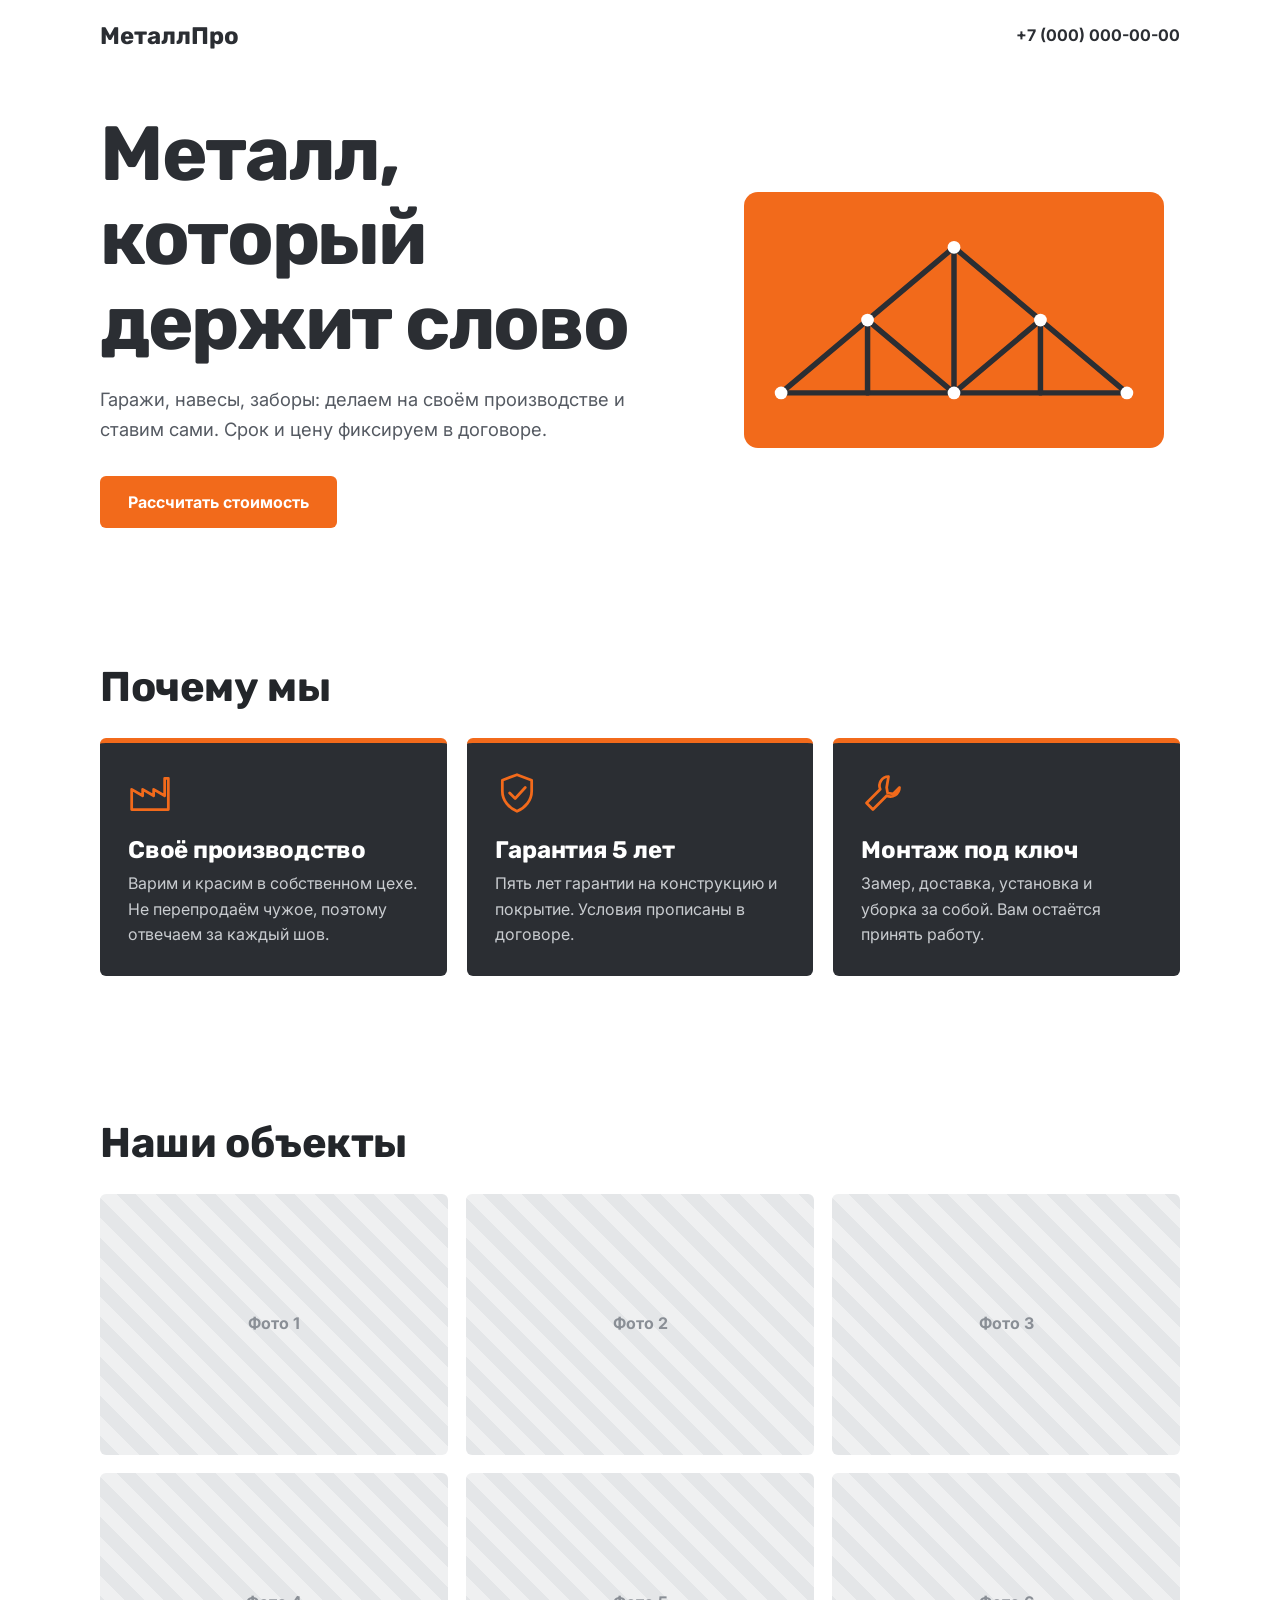
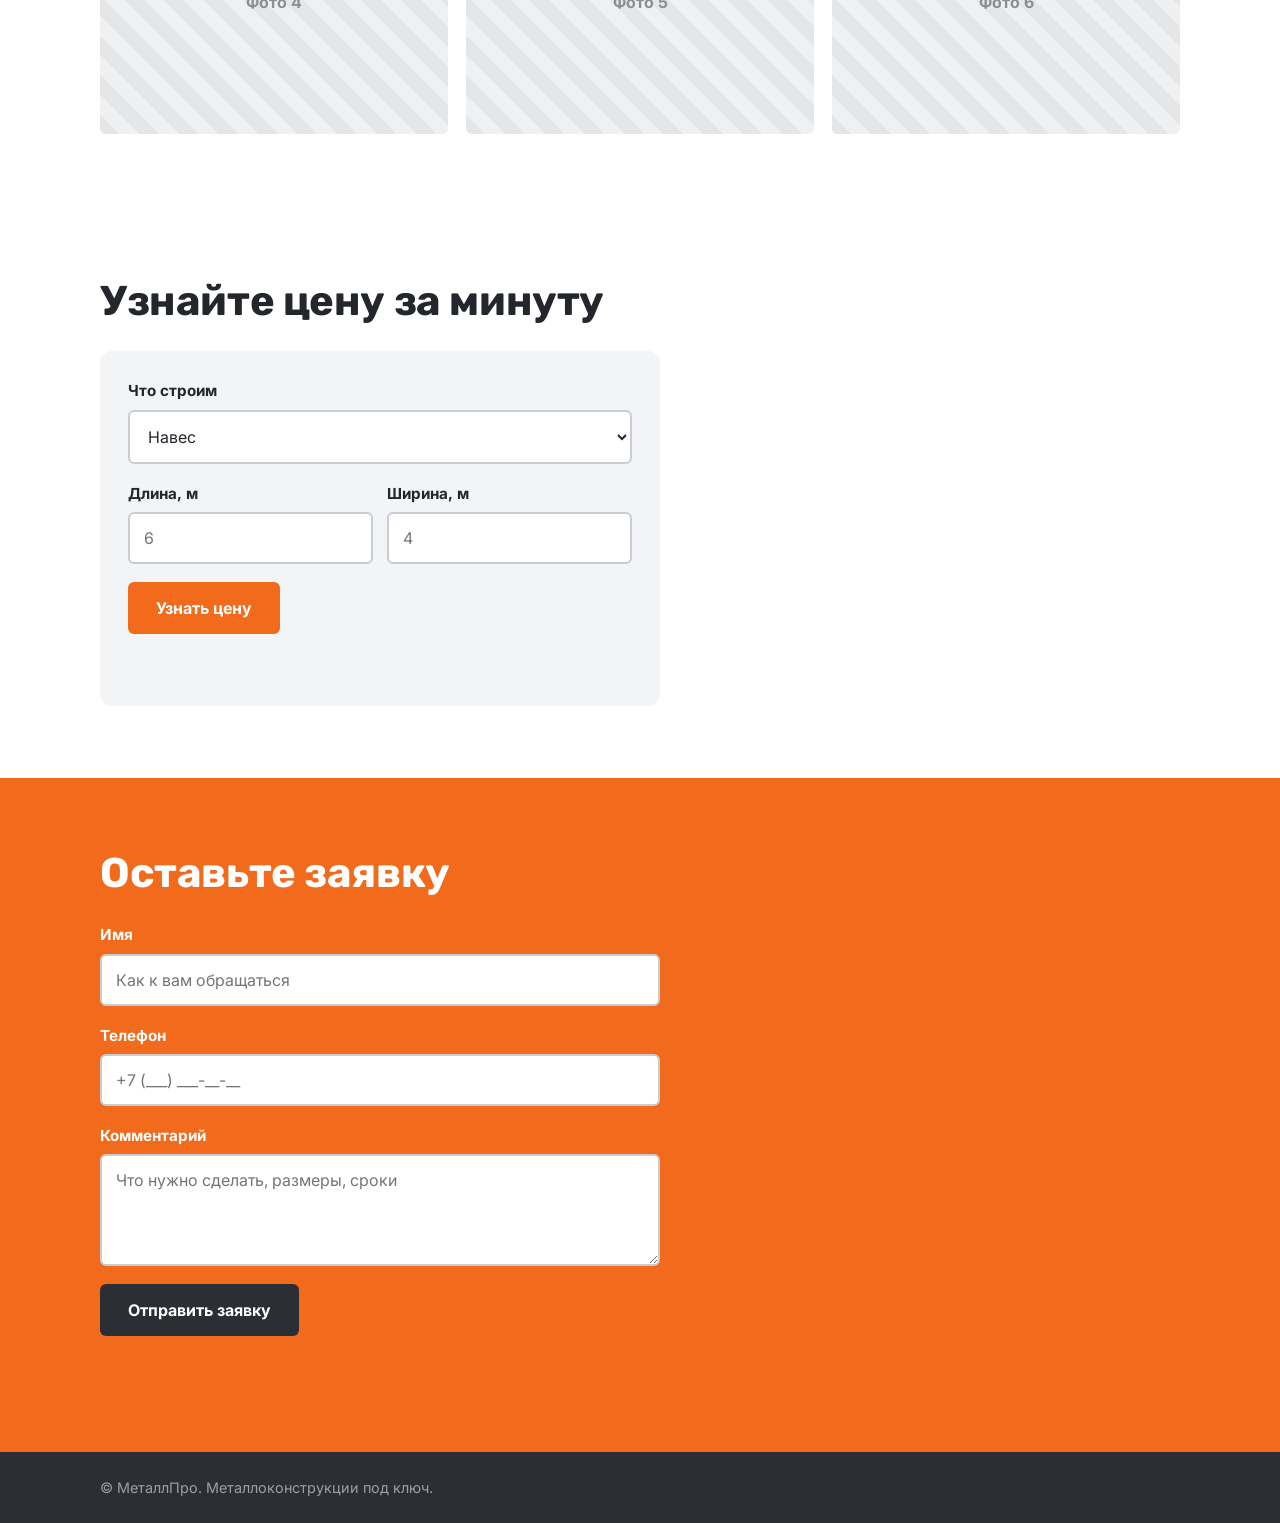
==== index-b.html @ d48cef5d "Add files via upload" ====
<!DOCTYPE html>
<html lang="ru">
<head>
  <meta charset="UTF-8">
  <meta name="viewport" content="width=device-width, initial-scale=1">
  <title>Металл, который держит слово — металлоконструкции под ключ</title>
  <link rel="preconnect" href="https://fonts.googleapis.com">
  <link rel="preconnect" href="https://fonts.gstatic.com" crossorigin>
  <link href="https://fonts.googleapis.com/css2?family=Rubik:wght@500;700&family=Inter:wght@400;500;700&display=swap&subset=cyrillic" rel="stylesheet">
  <link rel="stylesheet" href="style-b.css">
</head>
<body>

  <!-- 1. HERO -->
  <header class="hero">
    <nav class="nav container">
      <span class="logo">МеталлПро</span>
      <a class="nav-phone" href="tel:+70000000000">+7 (000) 000-00-00</a>
    </nav>

    <div class="hero-inner container">
      <div class="hero-text">
        <h1>Металл, который держит слово</h1>
        <p>Гаражи, навесы, заборы: делаем на своём производстве и ставим сами. Срок и цену фиксируем в договоре.</p>
        <a href="#calc" class="btn">Рассчитать стоимость</a>
      </div>

      <!-- Декор: ферма (стальная конструкция) -->
      <svg class="truss" viewBox="0 0 400 220" aria-hidden="true">
        <g fill="none" stroke="currentColor" stroke-width="6" stroke-linejoin="round" stroke-linecap="round">
          <path d="M10 190 L390 190"/>
          <path d="M10 190 L200 30 L390 190"/>
          <path d="M105 110 L105 190 M200 30 L200 190 M295 110 L295 190"/>
          <path d="M105 110 L200 190 L295 110"/>
        </g>
        <g fill="#fff">
          <circle cx="10" cy="190" r="7"/><circle cx="390" cy="190" r="7"/>
          <circle cx="200" cy="30" r="7"/><circle cx="105" cy="110" r="7"/>
          <circle cx="295" cy="110" r="7"/><circle cx="200" cy="190" r="7"/>
        </g>
      </svg>
    </div>
  </header>

  <main>
    <!-- 2. ПОЧЕМУ МЫ -->
    <section class="section container" id="why">
      <h2>Почему мы</h2>
      <div class="cards">
        <article class="card">
          <svg viewBox="0 0 48 48" aria-hidden="true"><path d="M4 42V20l12 7V20l12 7V20l12 7V8h4v34z" fill="none" stroke="currentColor" stroke-width="3" stroke-linejoin="round"/></svg>
          <h3>Своё производство</h3>
          <p>Варим и красим в собственном цехе. Не перепродаём чужое, поэтому отвечаем за каждый шов.</p>
        </article>
        <article class="card">
          <svg viewBox="0 0 48 48" aria-hidden="true"><path d="M24 4l16 6v12c0 10-7 18-16 22C15 40 8 32 8 22V10z" fill="none" stroke="currentColor" stroke-width="3" stroke-linejoin="round"/><path d="M16 24l6 6 11-12" fill="none" stroke="currentColor" stroke-width="3" stroke-linecap="round" stroke-linejoin="round"/></svg>
          <h3>Гарантия 5 лет</h3>
          <p>Пять лет гарантии на конструкцию и покрытие. Условия прописаны в договоре.</p>
        </article>
        <article class="card">
          <svg viewBox="0 0 48 48" aria-hidden="true"><path d="M30 6a10 10 0 0 0-9 14L6 35l7 7 15-15a10 10 0 0 0 14-9l-7 7-6-1-1-6z" fill="none" stroke="currentColor" stroke-width="3" stroke-linejoin="round"/></svg>
          <h3>Монтаж под ключ</h3>
          <p>Замер, доставка, установка и уборка за собой. Вам остаётся принять работу.</p>
        </article>
      </div>
    </section>

    <!-- 3. ГАЛЕРЕЯ -->
    <section class="section gallery-section" id="gallery">
      <div class="container">
        <h2>Наши объекты</h2>
        <div class="gallery">
          <!-- Чтобы вставить фото, замените <div class="ph"> на:
               <img src="images/foto-1.jpg" alt="Навес для авто"> -->
          <figure><div class="ph">Фото 1</div></figure>
          <figure><div class="ph">Фото 2</div></figure>
          <figure><div class="ph">Фото 3</div></figure>
          <figure><div class="ph">Фото 4</div></figure>
          <figure><div class="ph">Фото 5</div></figure>
          <figure><div class="ph">Фото 6</div></figure>
        </div>
      </div>
    </section>

    <!-- 4. КАЛЬКУЛЯТОР -->
    <section class="section container" id="calc">
      <h2>Узнайте цену за минуту</h2>
      <form class="panel" id="calc-form" novalidate>
        <label>Что строим
          <select id="calc-type">
            <option>Навес</option>
            <option>Гараж</option>
            <option>Забор</option>
          </select>
        </label>
        <div class="row">
          <label>Длина, м
            <input type="number" id="calc-length" min="1" step="0.1" inputmode="decimal" placeholder="6">
          </label>
          <label>Ширина, м
            <input type="number" id="calc-width" min="1" step="0.1" inputmode="decimal" placeholder="4">
          </label>
        </div>
        <button type="submit" class="btn">Узнать цену</button>
        <p class="result" id="calc-result" role="status"></p>
      </form>
    </section>

    <!-- 5. ЗАЯВКА -->
    <section class="section order" id="order">
      <div class="container">
        <h2>Оставьте заявку</h2>
        <form class="panel" id="order-form">
          <label>Имя
            <input type="text" name="name" required autocomplete="name" placeholder="Как к вам обращаться">
          </label>
          <label>Телефон
            <input type="tel" name="phone" required autocomplete="tel" placeholder="+7 (___) ___-__-__">
          </label>
          <label>Комментарий
            <textarea name="comment" rows="4" placeholder="Что нужно сделать, размеры, сроки"></textarea>
          </label>
          <button type="submit" class="btn">Отправить заявку</button>
          <p class="result" id="order-result" role="status"></p>
        </form>
      </div>
    </section>
  </main>

  <footer class="footer">
    <div class="container">© МеталлПро. Металлоконструкции под ключ.</div>
  </footer>

  <script src="script.js"></script>
</body>
</html>
---- style-b.css ----
/* ===== Переменные: меняйте цвета здесь ===== */
:root {
  --graphite: #2b2e33;
  --graphite-soft: #3a3e45;
  --orange: #f26a1b;
  --orange-dark: #d95a10;
  --white: #ffffff;
  --paper: #f3f4f5;
  --ink: #23262a;
  --radius: 6px;
  --font-head: "Oswald", "Arial Narrow", sans-serif;
  --font-body: "Manrope", system-ui, sans-serif;
}

* { box-sizing: border-box; margin: 0; }
html { scroll-behavior: smooth; }
body { font-family: var(--font-body); color: var(--ink); background: var(--white); line-height: 1.6; }
.container { width: min(1080px, 100% - 40px); margin-inline: auto; }

h1, h2, h3 { font-family: var(--font-head); line-height: 1.1; letter-spacing: .01em; }
h2 { font-size: clamp(1.8rem, 5vw, 2.6rem); margin-bottom: 28px; }
.section { padding: 72px 0; }

:focus-visible { outline: 3px solid var(--orange); outline-offset: 3px; }

/* ===== Кнопка ===== */
.btn {
  display: inline-block; border: 0; cursor: pointer;
  background: var(--orange); color: var(--white);
  font: 700 1rem var(--font-body); text-decoration: none;
  padding: 16px 28px; border-radius: var(--radius);
  transition: background .2s;
}
.btn:hover { background: var(--orange-dark); }

/* ===== Hero ===== */
.hero { background: var(--graphite); color: var(--white); padding-bottom: 72px; }
.nav { display: flex; justify-content: space-between; align-items: center; padding: 22px 0; }
.logo { font: 700 1.5rem var(--font-head); }
.nav-phone { color: var(--white); text-decoration: none; font-weight: 700; }
.hero-inner { display: grid; gap: 40px; align-items: center; padding-top: 40px; }
.hero h1 { font-size: clamp(2.6rem, 9vw, 4.8rem); font-weight: 700; margin-bottom: 20px; }
.hero p { font-size: 1.15rem; color: #d5d8dc; max-width: 34em; margin-bottom: 32px; }
.truss { width: 100%; max-width: 420px; color: var(--orange); justify-self: center; }

/* ===== Карточки ===== */
.cards { display: grid; gap: 20px; }
.card { background: var(--paper); border-left: 5px solid var(--orange); border-radius: var(--radius); padding: 28px; }
.card svg { width: 44px; height: 44px; color: var(--orange); margin-bottom: 14px; }
.card h3 { font-size: 1.5rem; margin-bottom: 8px; }
.card p { color: #4a4f55; }

/* ===== Галерея ===== */
.gallery-section { background: var(--paper); }
.gallery { display: grid; grid-template-columns: repeat(2, 1fr); gap: 12px; }
.gallery .ph, .gallery img {
  width: 100%; aspect-ratio: 4 / 3; object-fit: cover; border-radius: var(--radius);
}
.ph {
  display: grid; place-items: center; color: #aeb3b9; font-weight: 700;
  background: repeating-linear-gradient(45deg, var(--graphite) 0 14px, var(--graphite-soft) 14px 28px);
}

/* ===== Формы ===== */
.panel { display: grid; gap: 18px; max-width: 560px; }
.panel .row { display: grid; grid-template-columns: 1fr 1fr; gap: 14px; }
label { display: grid; gap: 6px; font-weight: 700; font-size: .95rem; }
input, select, textarea {
  font: 400 1rem var(--font-body); color: var(--ink);
  padding: 14px; border: 2px solid #c9ccd0; border-radius: var(--radius); background: var(--white);
  width: 100%;
}
input:focus, select:focus, textarea:focus { border-color: var(--orange); outline: none; }
.panel .btn { justify-self: start; }
.result { font-weight: 700; color: var(--orange-dark); min-height: 1.6em; }

.order { background: var(--graphite); color: var(--white); }
.order label { color: var(--white); }
.order .result { color: var(--orange); }

.footer { background: #202226; color: #9aa0a6; padding: 24px 0; font-size: .9rem; }

/* ===== Планшет и ПК ===== */
@media (min-width: 760px) {
  .hero-inner { grid-template-columns: 1.3fr 1fr; }
  .cards { grid-template-columns: repeat(3, 1fr); }
  .gallery { grid-template-columns: repeat(3, 1fr); gap: 18px; }
}

@media (prefers-reduced-motion: reduce) {
  html { scroll-behavior: auto; }
  .btn { transition: none; }
}

/* ===== ВАРИАНТ B: светлый, белый фон, тёмные карточки ===== */
:root { --font-head: "Rubik", Arial, sans-serif; --font-body: "Inter", system-ui, sans-serif; }
h1, h2, h3 { letter-spacing: -.01em; }
.hero { background: var(--white); color: var(--graphite); padding-bottom: 64px; }
.hero h1 { font-weight: 700; letter-spacing: -.03em; }
.hero p { color: #555a62; }
.nav-phone { color: var(--graphite); }
.truss { background: var(--orange); color: var(--graphite); padding: 28px; border-radius: 14px; }
.card { background: var(--graphite); color: var(--white); border-left: 0; border-top: 5px solid var(--orange); }
.card p { color: #c9ccd0; }
.gallery-section { background: var(--white); }
.ph { color: #8a8f96; background: repeating-linear-gradient(45deg, #e4e6e8 0 14px, #eff0f1 14px 28px); }
#calc .panel { background: var(--paper); padding: 28px; border-radius: 12px; }
.order { background: var(--orange); }
.order .result { color: var(--graphite); }
.order .btn { background: var(--graphite); }
.order .btn:hover { background: #1a1c1f; }
.order input:focus, .order textarea:focus { border-color: var(--graphite); }
.order :focus-visible { outline-color: var(--graphite); }
.footer { background: var(--graphite); }
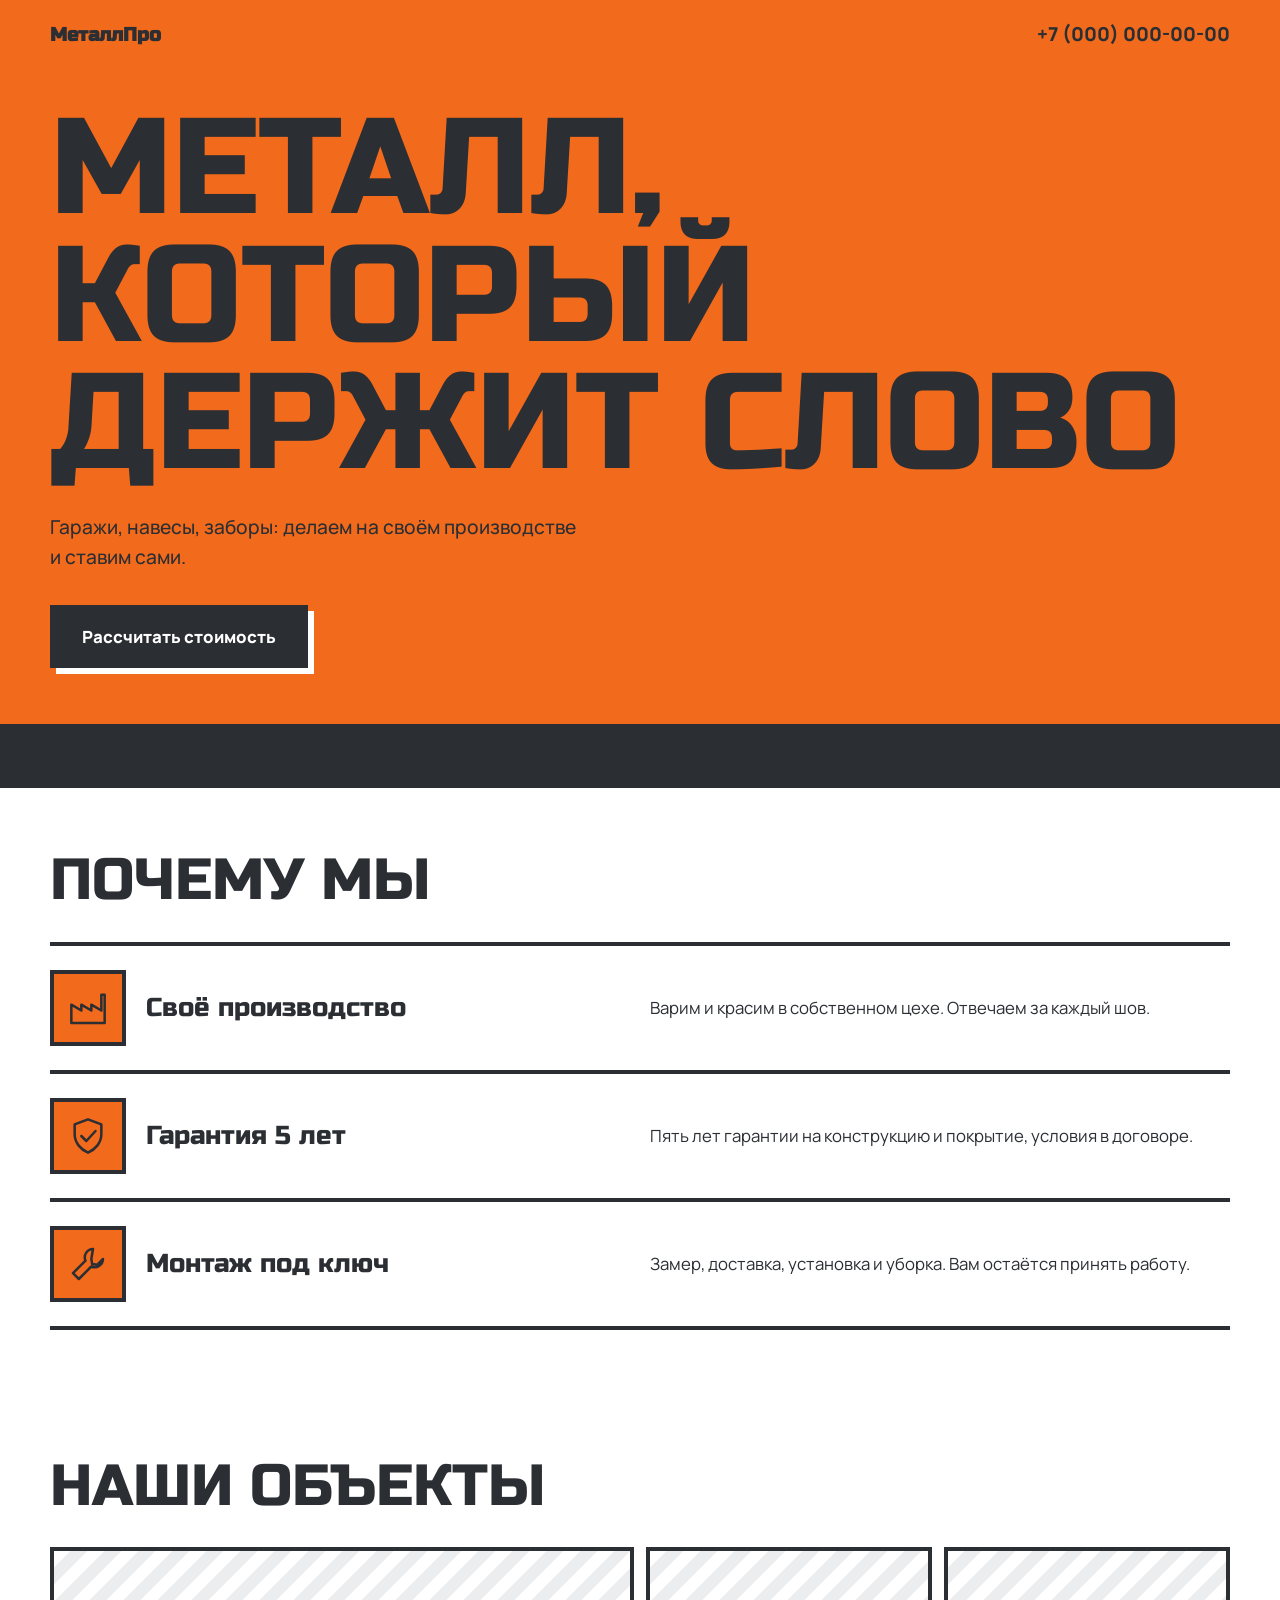
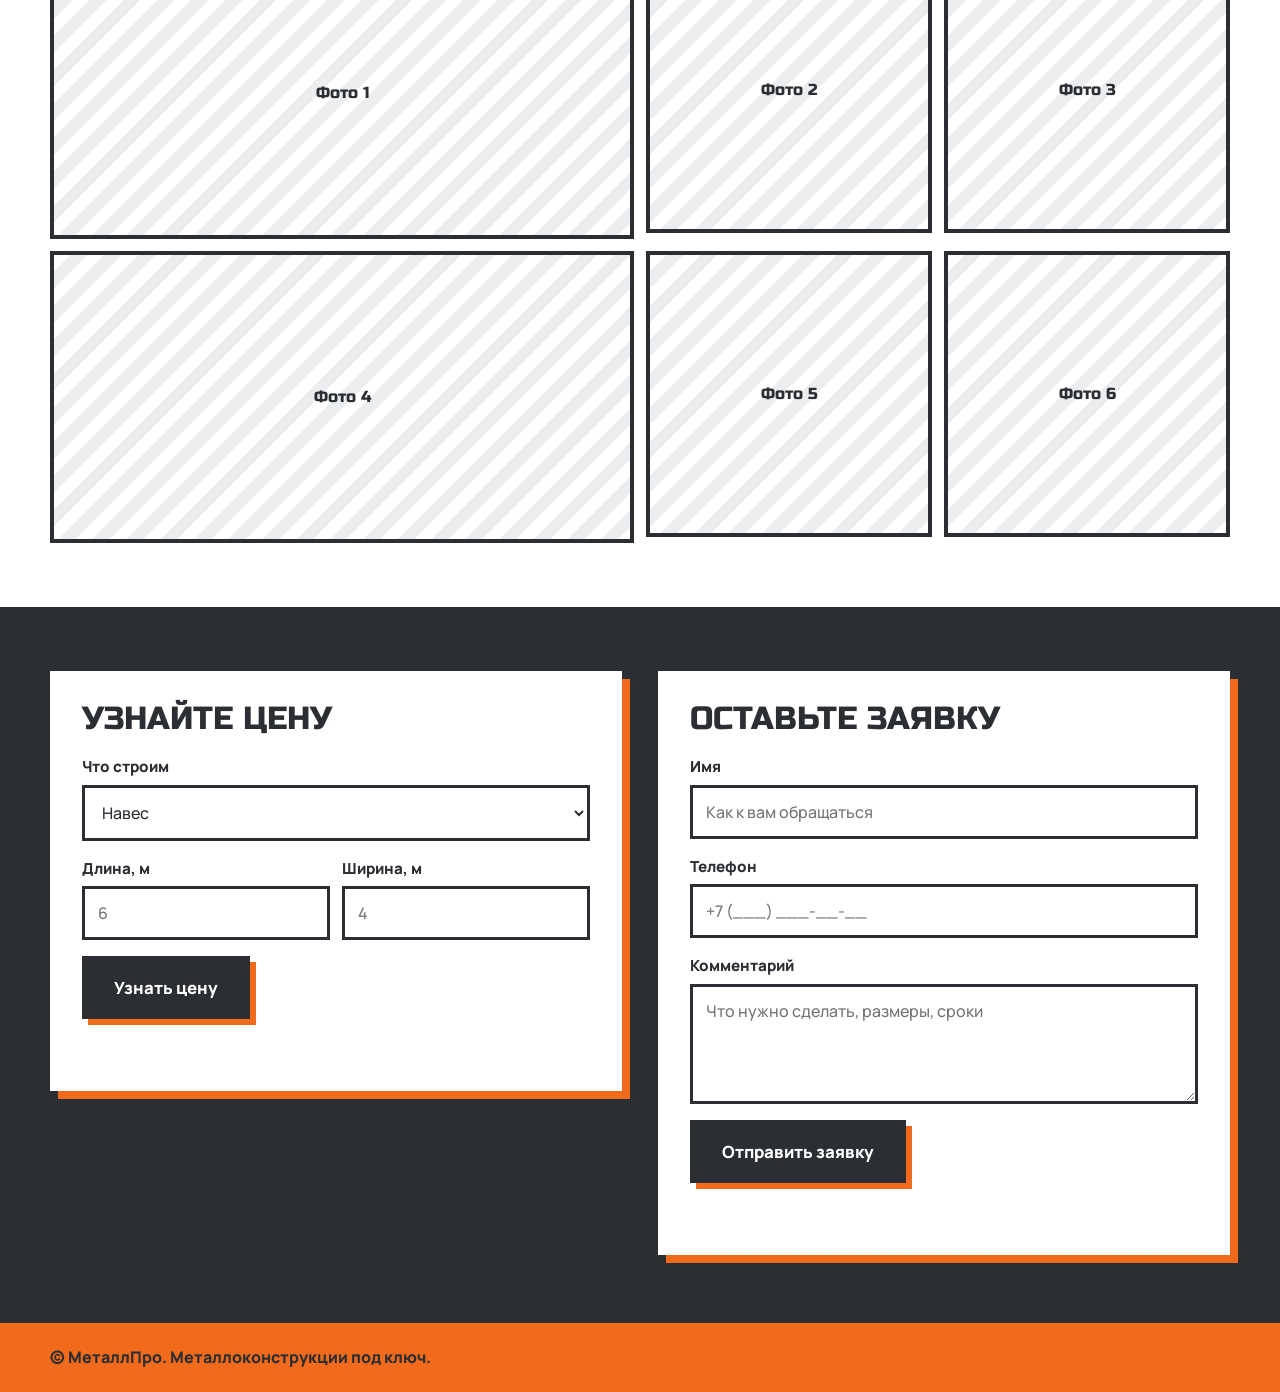
==== commit 37341e46: "Add files via upload" ====
--- a/index-b.html
+++ b/index-b.html
@@ -1,136 +1,64 @@
 <!DOCTYPE html>
 <html lang="ru">
 <head>
-  <meta charset="UTF-8">
-  <meta name="viewport" content="width=device-width, initial-scale=1">
-  <title>Металл, который держит слово — металлоконструкции под ключ</title>
-  <link rel="preconnect" href="https://fonts.googleapis.com">
-  <link rel="preconnect" href="https://fonts.gstatic.com" crossorigin>
-  <link href="https://fonts.googleapis.com/css2?family=Rubik:wght@500;700&family=Inter:wght@400;500;700&display=swap&subset=cyrillic" rel="stylesheet">
-  <link rel="stylesheet" href="style-b.css">
+<meta charset="UTF-8">
+<meta name="viewport" content="width=device-width, initial-scale=1">
+<title>Металл, который держит слово</title>
+<link rel="preconnect" href="https://fonts.googleapis.com">
+<link rel="preconnect" href="https://fonts.gstatic.com" crossorigin>
+<link href="https://fonts.googleapis.com/css2?family=Russo+One&family=Manrope:wght@500;800&display=swap" rel="stylesheet">
+<link rel="stylesheet" href="style-b.css">
 </head>
 <body>
-
-  <!-- 1. HERO -->
-  <header class="hero">
-    <nav class="nav container">
-      <span class="logo">МеталлПро</span>
-      <a class="nav-phone" href="tel:+70000000000">+7 (000) 000-00-00</a>
-    </nav>
-
-    <div class="hero-inner container">
-      <div class="hero-text">
-        <h1>Металл, который держит слово</h1>
-        <p>Гаражи, навесы, заборы: делаем на своём производстве и ставим сами. Срок и цену фиксируем в договоре.</p>
-        <a href="#calc" class="btn">Рассчитать стоимость</a>
-      </div>
-
-      <!-- Декор: ферма (стальная конструкция) -->
-      <svg class="truss" viewBox="0 0 400 220" aria-hidden="true">
-        <g fill="none" stroke="currentColor" stroke-width="6" stroke-linejoin="round" stroke-linecap="round">
-          <path d="M10 190 L390 190"/>
-          <path d="M10 190 L200 30 L390 190"/>
-          <path d="M105 110 L105 190 M200 30 L200 190 M295 110 L295 190"/>
-          <path d="M105 110 L200 190 L295 110"/>
-        </g>
-        <g fill="#fff">
-          <circle cx="10" cy="190" r="7"/><circle cx="390" cy="190" r="7"/>
-          <circle cx="200" cy="30" r="7"/><circle cx="105" cy="110" r="7"/>
-          <circle cx="295" cy="110" r="7"/><circle cx="200" cy="190" r="7"/>
-        </g>
-      </svg>
-    </div>
-  </header>
-
-  <main>
-    <!-- 2. ПОЧЕМУ МЫ -->
-    <section class="section container" id="why">
-      <h2>Почему мы</h2>
-      <div class="cards">
-        <article class="card">
-          <svg viewBox="0 0 48 48" aria-hidden="true"><path d="M4 42V20l12 7V20l12 7V20l12 7V8h4v34z" fill="none" stroke="currentColor" stroke-width="3" stroke-linejoin="round"/></svg>
-          <h3>Своё производство</h3>
-          <p>Варим и красим в собственном цехе. Не перепродаём чужое, поэтому отвечаем за каждый шов.</p>
-        </article>
-        <article class="card">
-          <svg viewBox="0 0 48 48" aria-hidden="true"><path d="M24 4l16 6v12c0 10-7 18-16 22C15 40 8 32 8 22V10z" fill="none" stroke="currentColor" stroke-width="3" stroke-linejoin="round"/><path d="M16 24l6 6 11-12" fill="none" stroke="currentColor" stroke-width="3" stroke-linecap="round" stroke-linejoin="round"/></svg>
-          <h3>Гарантия 5 лет</h3>
-          <p>Пять лет гарантии на конструкцию и покрытие. Условия прописаны в договоре.</p>
-        </article>
-        <article class="card">
-          <svg viewBox="0 0 48 48" aria-hidden="true"><path d="M30 6a10 10 0 0 0-9 14L6 35l7 7 15-15a10 10 0 0 0 14-9l-7 7-6-1-1-6z" fill="none" stroke="currentColor" stroke-width="3" stroke-linejoin="round"/></svg>
-          <h3>Монтаж под ключ</h3>
-          <p>Замер, доставка, установка и уборка за собой. Вам остаётся принять работу.</p>
-        </article>
-      </div>
-    </section>
-
-    <!-- 3. ГАЛЕРЕЯ -->
-    <section class="section gallery-section" id="gallery">
-      <div class="container">
-        <h2>Наши объекты</h2>
-        <div class="gallery">
-          <!-- Чтобы вставить фото, замените <div class="ph"> на:
-               <img src="images/foto-1.jpg" alt="Навес для авто"> -->
-          <figure><div class="ph">Фото 1</div></figure>
-          <figure><div class="ph">Фото 2</div></figure>
-          <figure><div class="ph">Фото 3</div></figure>
-          <figure><div class="ph">Фото 4</div></figure>
-          <figure><div class="ph">Фото 5</div></figure>
-          <figure><div class="ph">Фото 6</div></figure>
-        </div>
-      </div>
-    </section>
-
-    <!-- 4. КАЛЬКУЛЯТОР -->
-    <section class="section container" id="calc">
-      <h2>Узнайте цену за минуту</h2>
-      <form class="panel" id="calc-form" novalidate>
-        <label>Что строим
-          <select id="calc-type">
-            <option>Навес</option>
-            <option>Гараж</option>
-            <option>Забор</option>
-          </select>
-        </label>
-        <div class="row">
-          <label>Длина, м
-            <input type="number" id="calc-length" min="1" step="0.1" inputmode="decimal" placeholder="6">
-          </label>
-          <label>Ширина, м
-            <input type="number" id="calc-width" min="1" step="0.1" inputmode="decimal" placeholder="4">
-          </label>
-        </div>
-        <button type="submit" class="btn">Узнать цену</button>
-        <p class="result" id="calc-result" role="status"></p>
-      </form>
-    </section>
-
-    <!-- 5. ЗАЯВКА -->
-    <section class="section order" id="order">
-      <div class="container">
-        <h2>Оставьте заявку</h2>
-        <form class="panel" id="order-form">
-          <label>Имя
-            <input type="text" name="name" required autocomplete="name" placeholder="Как к вам обращаться">
-          </label>
-          <label>Телефон
-            <input type="tel" name="phone" required autocomplete="tel" placeholder="+7 (___) ___-__-__">
-          </label>
-          <label>Комментарий
-            <textarea name="comment" rows="4" placeholder="Что нужно сделать, размеры, сроки"></textarea>
-          </label>
-          <button type="submit" class="btn">Отправить заявку</button>
-          <p class="result" id="order-result" role="status"></p>
-        </form>
-      </div>
-    </section>
-  </main>
-
-  <footer class="footer">
-    <div class="container">© МеталлПро. Металлоконструкции под ключ.</div>
-  </footer>
-
-  <script src="script.js"></script>
-</body>
-</html>
+<header class="hero"><div class="wrap">
+  <nav class="nav"><b>МеталлПро</b><a href="tel:+70000000000">+7 (000) 000-00-00</a></nav>
+  <h1>Металл, который держит слово</h1>
+  <p>Гаражи, навесы, заборы: делаем на своём производстве и ставим сами.</p>
+  <a href="#calc" class="btn">Рассчитать стоимость</a>
+</div></header>
+<div class="strip" aria-hidden="true"><span>Гаражи ■ Навесы ■ Заборы ■ Ангары ■ Ворота ■ Монтаж ■ Сварка ■ Покраска ■</span></div>
+<main>
+<section class="wrap"><h2>Почему мы</h2>
+ <div class="rows">
+  <div class="row"><svg viewBox="0 0 48 48" aria-hidden="true"><path d="M4 42V20l12 7V20l12 7V20l12 7V8h4v34z" fill="none" stroke="currentColor" stroke-width="3" stroke-linejoin="round"/></svg><h3>Своё производство</h3><p>Варим и красим в собственном цехе. Отвечаем за каждый шов.</p></div>
+  <div class="row"><svg viewBox="0 0 48 48" aria-hidden="true"><path d="M24 4l16 6v12c0 10-7 18-16 22C15 40 8 32 8 22V10z" fill="none" stroke="currentColor" stroke-width="3" stroke-linejoin="round"/><path d="M16 24l6 6 11-12" fill="none" stroke="currentColor" stroke-width="3" stroke-linecap="round" stroke-linejoin="round"/></svg><h3>Гарантия 5 лет</h3><p>Пять лет гарантии на конструкцию и покрытие, условия в договоре.</p></div>
+  <div class="row"><svg viewBox="0 0 48 48" aria-hidden="true"><path d="M30 6a10 10 0 0 0-9 14L6 35l7 7 15-15a10 10 0 0 0 14-9l-7 7-6-1-1-6z" fill="none" stroke="currentColor" stroke-width="3" stroke-linejoin="round"/></svg><h3>Монтаж под ключ</h3><p>Замер, доставка, установка и уборка. Вам остаётся принять работу.</p></div>
+ </div>
+</section>
+<section class="wrap"><h2>Наши объекты</h2>
+ <div class="mosaic">
+  <!-- Фото: замените <div class="ph">..</div> на <img src="images/foto-1.jpg" alt="Навес"> -->
+<figure><div class="ph">Фото 1</div></figure>
+<figure><div class="ph">Фото 2</div></figure>
+<figure><div class="ph">Фото 3</div></figure>
+<figure><div class="ph">Фото 4</div></figure>
+<figure><div class="ph">Фото 5</div></figure>
+<figure><div class="ph">Фото 6</div></figure>
+ </div>
+</section>
+<section class="duo"><div class="wrap">
+ <div id="calc"><form class="panel" id="calc-form" novalidate>
+  <h2>Узнайте цену</h2>
+  <label>Что строим
+    <select id="calc-type"><option>Навес</option><option>Гараж</option><option>Забор</option></select>
+  </label>
+  <div class="row2">
+    <label>Длина, м <input type="number" id="calc-length" min="1" step="0.1" inputmode="decimal" placeholder="6"></label>
+    <label>Ширина, м <input type="number" id="calc-width" min="1" step="0.1" inputmode="decimal" placeholder="4"></label>
+  </div>
+  <button type="submit" class="btn">Узнать цену</button>
+  <p class="result" id="calc-result" role="status"></p>
+</form></div>
+ <div id="order"><form class="panel" id="order-form">
+  <h2>Оставьте заявку</h2>
+  <label>Имя <input type="text" name="name" required autocomplete="name" placeholder="Как к вам обращаться"></label>
+  <label>Телефон <input type="tel" name="phone" required autocomplete="tel" placeholder="+7 (___) ___-__-__"></label>
+  <label>Комментарий <textarea name="comment" rows="4" placeholder="Что нужно сделать, размеры, сроки"></textarea></label>
+  <button type="submit" class="btn">Отправить заявку</button>
+  <p class="result" id="order-result" role="status"></p>
+</form></div>
+</div></section>
+</main>
+<footer class="footer"><div class="wrap">© МеталлПро. Металлоконструкции под ключ.</div></footer>
+<script src="script.js"></script>
+</body></html>
--- a/style-b.css
+++ b/style-b.css
@@ -1,114 +1,55 @@
-/* ===== Переменные: меняйте цвета здесь ===== */
-:root {
-  --graphite: #2b2e33;
-  --graphite-soft: #3a3e45;
-  --orange: #f26a1b;
-  --orange-dark: #d95a10;
-  --white: #ffffff;
-  --paper: #f3f4f5;
-  --ink: #23262a;
-  --radius: 6px;
-  --font-head: "Oswald", "Arial Narrow", sans-serif;
-  --font-body: "Manrope", system-ui, sans-serif;
-}
-
+/* ВАРИАНТ B: «Плакат». Крупный шрифт, жирные рамки, жёсткие тени */
+:root { --g:#2b2e33; --o:#f26a1b; --w:#fff; --fh:"Russo One", Impact, sans-serif; --fb:"Manrope", system-ui, sans-serif; }
 * { box-sizing: border-box; margin: 0; }
 html { scroll-behavior: smooth; }
-body { font-family: var(--font-body); color: var(--ink); background: var(--white); line-height: 1.6; }
-.container { width: min(1080px, 100% - 40px); margin-inline: auto; }
+body { font-family: var(--fb); color: var(--g); background: var(--w); line-height: 1.55; }
+.wrap { width: min(1180px, 100% - 32px); margin-inline: auto; }
+:focus-visible { outline: 4px solid var(--g); outline-offset: 3px; }
+main > section { padding: 64px 0; }
 
-h1, h2, h3 { font-family: var(--font-head); line-height: 1.1; letter-spacing: .01em; }
-h2 { font-size: clamp(1.8rem, 5vw, 2.6rem); margin-bottom: 28px; }
-.section { padding: 72px 0; }
+.hero { background: var(--o); border-bottom: 4px solid var(--g); padding-bottom: 56px; }
+.nav { display: flex; justify-content: space-between; align-items: center; padding: 20px 0; font-family: var(--fh); font-size: 1.2rem; }
+.nav a { color: var(--g); text-decoration: none; font-family: var(--fb); font-weight: 800; }
+h1 { font-family: var(--fh); font-weight: 400; font-size: clamp(2.7rem, 13vw, 8.5rem); line-height: .94; text-transform: uppercase; margin: 36px 0 24px; }
+.hero p { font-size: 1.2rem; font-weight: 500; max-width: 28em; margin-bottom: 32px; }
 
-:focus-visible { outline: 3px solid var(--orange); outline-offset: 3px; }
+.btn { display: inline-block; background: var(--g); color: var(--w); border: 4px solid var(--g); font: 800 1.05rem var(--fb); padding: 16px 28px; text-decoration: none; cursor: pointer; box-shadow: 6px 6px 0 var(--w); transition: transform .1s, box-shadow .1s; }
+.btn:active { transform: translate(4px, 4px); box-shadow: 2px 2px 0 var(--w); }
 
-/* ===== Кнопка ===== */
-.btn {
-  display: inline-block; border: 0; cursor: pointer;
-  background: var(--orange); color: var(--white);
-  font: 700 1rem var(--font-body); text-decoration: none;
-  padding: 16px 28px; border-radius: var(--radius);
-  transition: background .2s;
+.strip { background: var(--g); color: var(--w); overflow: hidden; white-space: nowrap; font-family: var(--fh); font-size: 1.3rem; padding: 14px 0; }
+.strip span { display: inline-block; padding-left: 100%; animation: run 24s linear infinite; }
+@keyframes run { to { transform: translateX(-100%); } }
+
+h2 { font-family: var(--fh); font-weight: 400; font-size: clamp(2rem, 7vw, 3.6rem); line-height: 1; margin-bottom: 32px; text-transform: uppercase; }
+
+.rows { border-top: 4px solid var(--g); }
+.row { display: grid; grid-template-columns: auto 1fr; gap: 12px 20px; align-items: center; padding: 24px 0; border-bottom: 4px solid var(--g); }
+.row svg { width: 76px; height: 76px; padding: 14px; background: var(--o); border: 4px solid var(--g); color: var(--g); }
+.row h3 { font-family: var(--fh); font-weight: 400; font-size: 1.6rem; }
+.row p { grid-column: 1 / -1; font-size: 1.05rem; }
+
+.mosaic { display: grid; grid-template-columns: repeat(2, 1fr); gap: 12px; }
+.mosaic figure { margin: 0; }
+.mosaic .ph, .mosaic img { width: 100%; aspect-ratio: 1; object-fit: cover; border: 4px solid var(--g); display: grid; place-items: center; font-family: var(--fh); color: var(--g); background: repeating-linear-gradient(135deg, #fff 0 12px, #ecedee 12px 24px); }
+
+.duo { background: var(--g); }
+.duo .wrap { display: grid; gap: 36px; }
+.panel { background: var(--w); border: 4px solid var(--w); padding: 28px; box-shadow: 8px 8px 0 var(--o); display: grid; gap: 16px; align-content: start; }
+.panel h2 { font-size: 2rem; margin-bottom: 4px; }
+.row2 { display: grid; grid-template-columns: 1fr 1fr; gap: 12px; }
+label { display: grid; gap: 6px; font-weight: 800; font-size: .95rem; }
+input, select, textarea { font: 500 1rem var(--fb); color: var(--g); background: var(--w); border: 3px solid var(--g); border-radius: 0; padding: 13px; width: 100%; }
+input:focus, select:focus, textarea:focus { outline: 4px solid var(--o); outline-offset: 0; }
+.panel .btn { box-shadow: 6px 6px 0 var(--o); justify-self: start; }
+.result { font-weight: 800; color: #c24a05; min-height: 1.5em; }
+.footer { background: var(--o); border-top: 4px solid var(--g); padding: 22px 0; font-weight: 800; }
+
+@media (min-width: 760px) {
+  .row { grid-template-columns: auto 1fr 1.2fr; }
+  .row p { grid-column: auto; }
+  .mosaic { grid-template-columns: repeat(4, 1fr); }
+  .mosaic figure:nth-child(1), .mosaic figure:nth-child(4) { grid-column: span 2; }
+  .mosaic figure:nth-child(1) .ph, .mosaic figure:nth-child(4) .ph { aspect-ratio: 2 / 1; }
 }
-.btn:hover { background: var(--orange-dark); }
-
-/* ===== Hero ===== */
-.hero { background: var(--graphite); color: var(--white); padding-bottom: 72px; }
-.nav { display: flex; justify-content: space-between; align-items: center; padding: 22px 0; }
-.logo { font: 700 1.5rem var(--font-head); }
-.nav-phone { color: var(--white); text-decoration: none; font-weight: 700; }
-.hero-inner { display: grid; gap: 40px; align-items: center; padding-top: 40px; }
-.hero h1 { font-size: clamp(2.6rem, 9vw, 4.8rem); font-weight: 700; margin-bottom: 20px; }
-.hero p { font-size: 1.15rem; color: #d5d8dc; max-width: 34em; margin-bottom: 32px; }
-.truss { width: 100%; max-width: 420px; color: var(--orange); justify-self: center; }
-
-/* ===== Карточки ===== */
-.cards { display: grid; gap: 20px; }
-.card { background: var(--paper); border-left: 5px solid var(--orange); border-radius: var(--radius); padding: 28px; }
-.card svg { width: 44px; height: 44px; color: var(--orange); margin-bottom: 14px; }
-.card h3 { font-size: 1.5rem; margin-bottom: 8px; }
-.card p { color: #4a4f55; }
-
-/* ===== Галерея ===== */
-.gallery-section { background: var(--paper); }
-.gallery { display: grid; grid-template-columns: repeat(2, 1fr); gap: 12px; }
-.gallery .ph, .gallery img {
-  width: 100%; aspect-ratio: 4 / 3; object-fit: cover; border-radius: var(--radius);
-}
-.ph {
-  display: grid; place-items: center; color: #aeb3b9; font-weight: 700;
-  background: repeating-linear-gradient(45deg, var(--graphite) 0 14px, var(--graphite-soft) 14px 28px);
-}
-
-/* ===== Формы ===== */
-.panel { display: grid; gap: 18px; max-width: 560px; }
-.panel .row { display: grid; grid-template-columns: 1fr 1fr; gap: 14px; }
-label { display: grid; gap: 6px; font-weight: 700; font-size: .95rem; }
-input, select, textarea {
-  font: 400 1rem var(--font-body); color: var(--ink);
-  padding: 14px; border: 2px solid #c9ccd0; border-radius: var(--radius); background: var(--white);
-  width: 100%;
-}
-input:focus, select:focus, textarea:focus { border-color: var(--orange); outline: none; }
-.panel .btn { justify-self: start; }
-.result { font-weight: 700; color: var(--orange-dark); min-height: 1.6em; }
-
-.order { background: var(--graphite); color: var(--white); }
-.order label { color: var(--white); }
-.order .result { color: var(--orange); }
-
-.footer { background: #202226; color: #9aa0a6; padding: 24px 0; font-size: .9rem; }
-
-/* ===== Планшет и ПК ===== */
-@media (min-width: 760px) {
-  .hero-inner { grid-template-columns: 1.3fr 1fr; }
-  .cards { grid-template-columns: repeat(3, 1fr); }
-  .gallery { grid-template-columns: repeat(3, 1fr); gap: 18px; }
-}
-
-@media (prefers-reduced-motion: reduce) {
-  html { scroll-behavior: auto; }
-  .btn { transition: none; }
-}
-
-/* ===== ВАРИАНТ B: светлый, белый фон, тёмные карточки ===== */
-:root { --font-head: "Rubik", Arial, sans-serif; --font-body: "Inter", system-ui, sans-serif; }
-h1, h2, h3 { letter-spacing: -.01em; }
-.hero { background: var(--white); color: var(--graphite); padding-bottom: 64px; }
-.hero h1 { font-weight: 700; letter-spacing: -.03em; }
-.hero p { color: #555a62; }
-.nav-phone { color: var(--graphite); }
-.truss { background: var(--orange); color: var(--graphite); padding: 28px; border-radius: 14px; }
-.card { background: var(--graphite); color: var(--white); border-left: 0; border-top: 5px solid var(--orange); }
-.card p { color: #c9ccd0; }
-.gallery-section { background: var(--white); }
-.ph { color: #8a8f96; background: repeating-linear-gradient(45deg, #e4e6e8 0 14px, #eff0f1 14px 28px); }
-#calc .panel { background: var(--paper); padding: 28px; border-radius: 12px; }
-.order { background: var(--orange); }
-.order .result { color: var(--graphite); }
-.order .btn { background: var(--graphite); }
-.order .btn:hover { background: #1a1c1f; }
-.order input:focus, .order textarea:focus { border-color: var(--graphite); }
-.order :focus-visible { outline-color: var(--graphite); }
-.footer { background: var(--graphite); }
+@media (min-width: 900px) { .duo .wrap { grid-template-columns: 1fr 1fr; } }
+@media (prefers-reduced-motion: reduce) { .strip span { animation: none; padding-left: 0; } html { scroll-behavior: auto; } }
